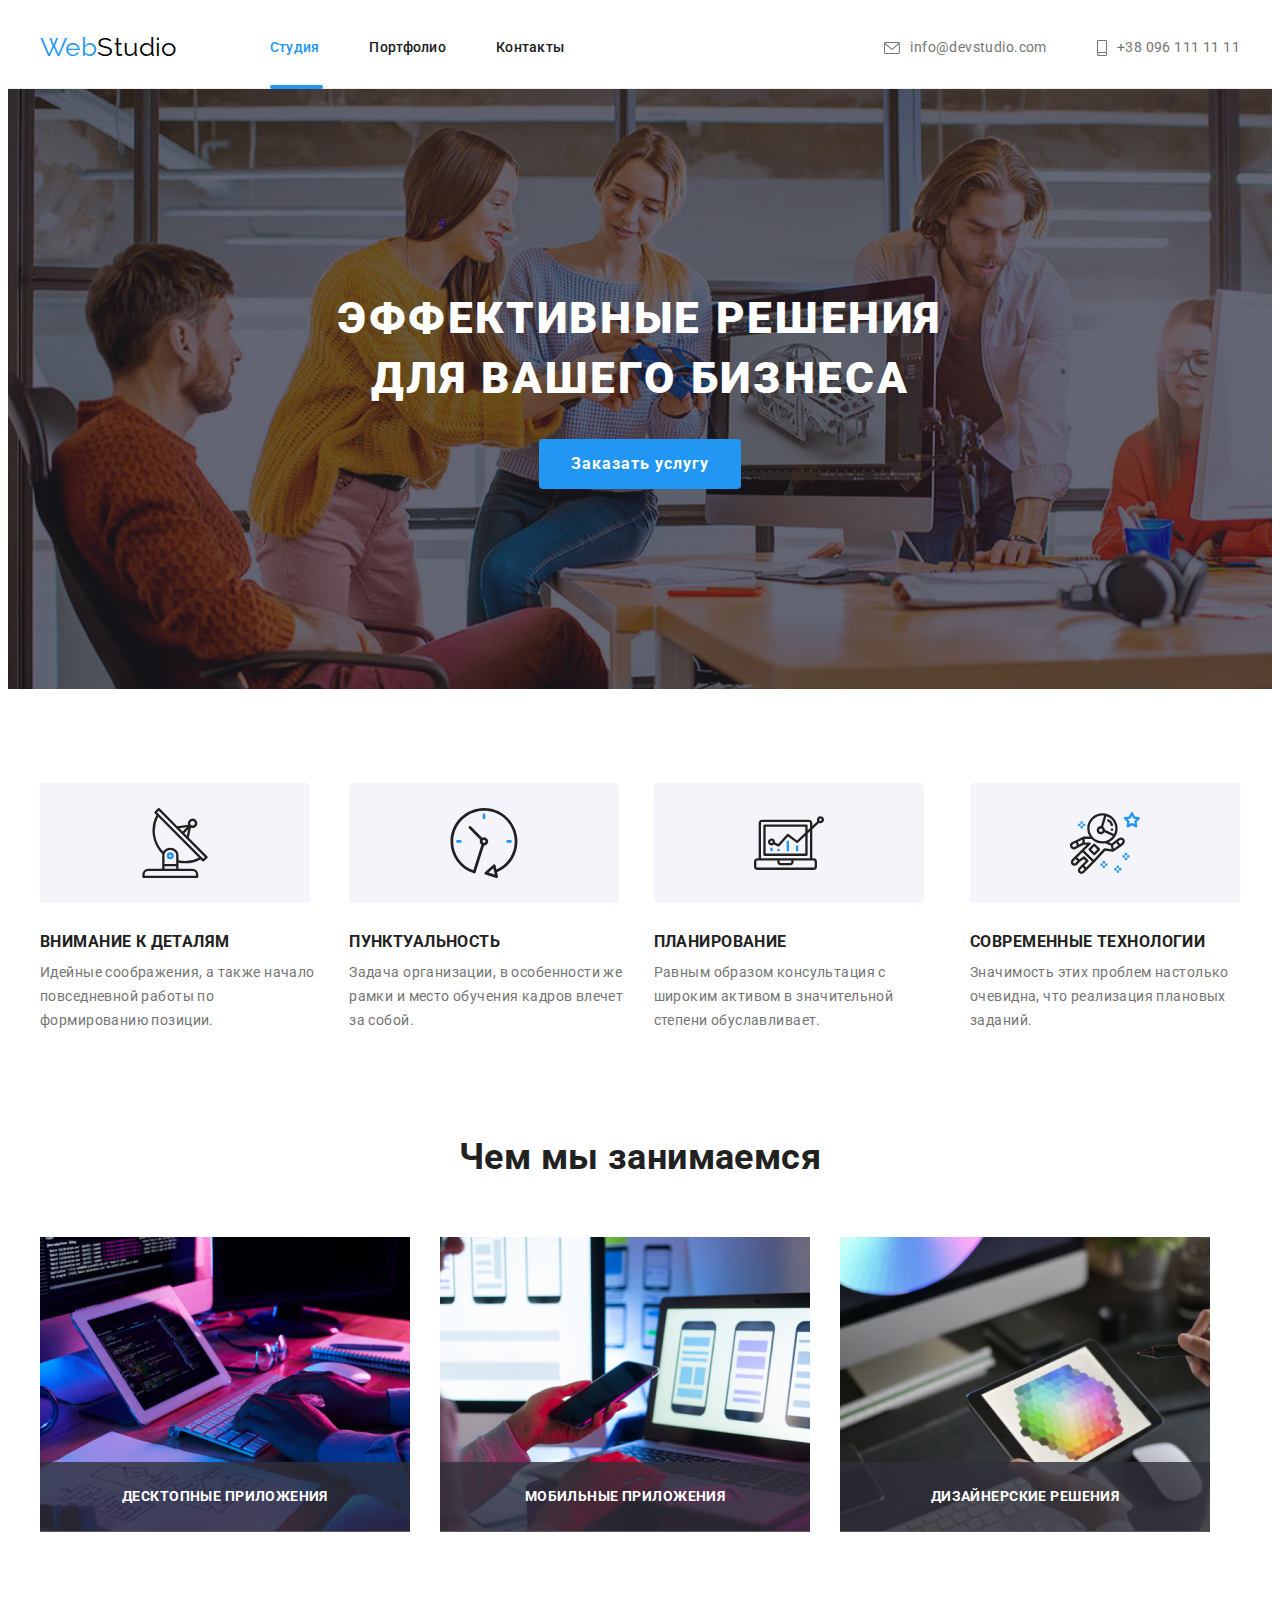
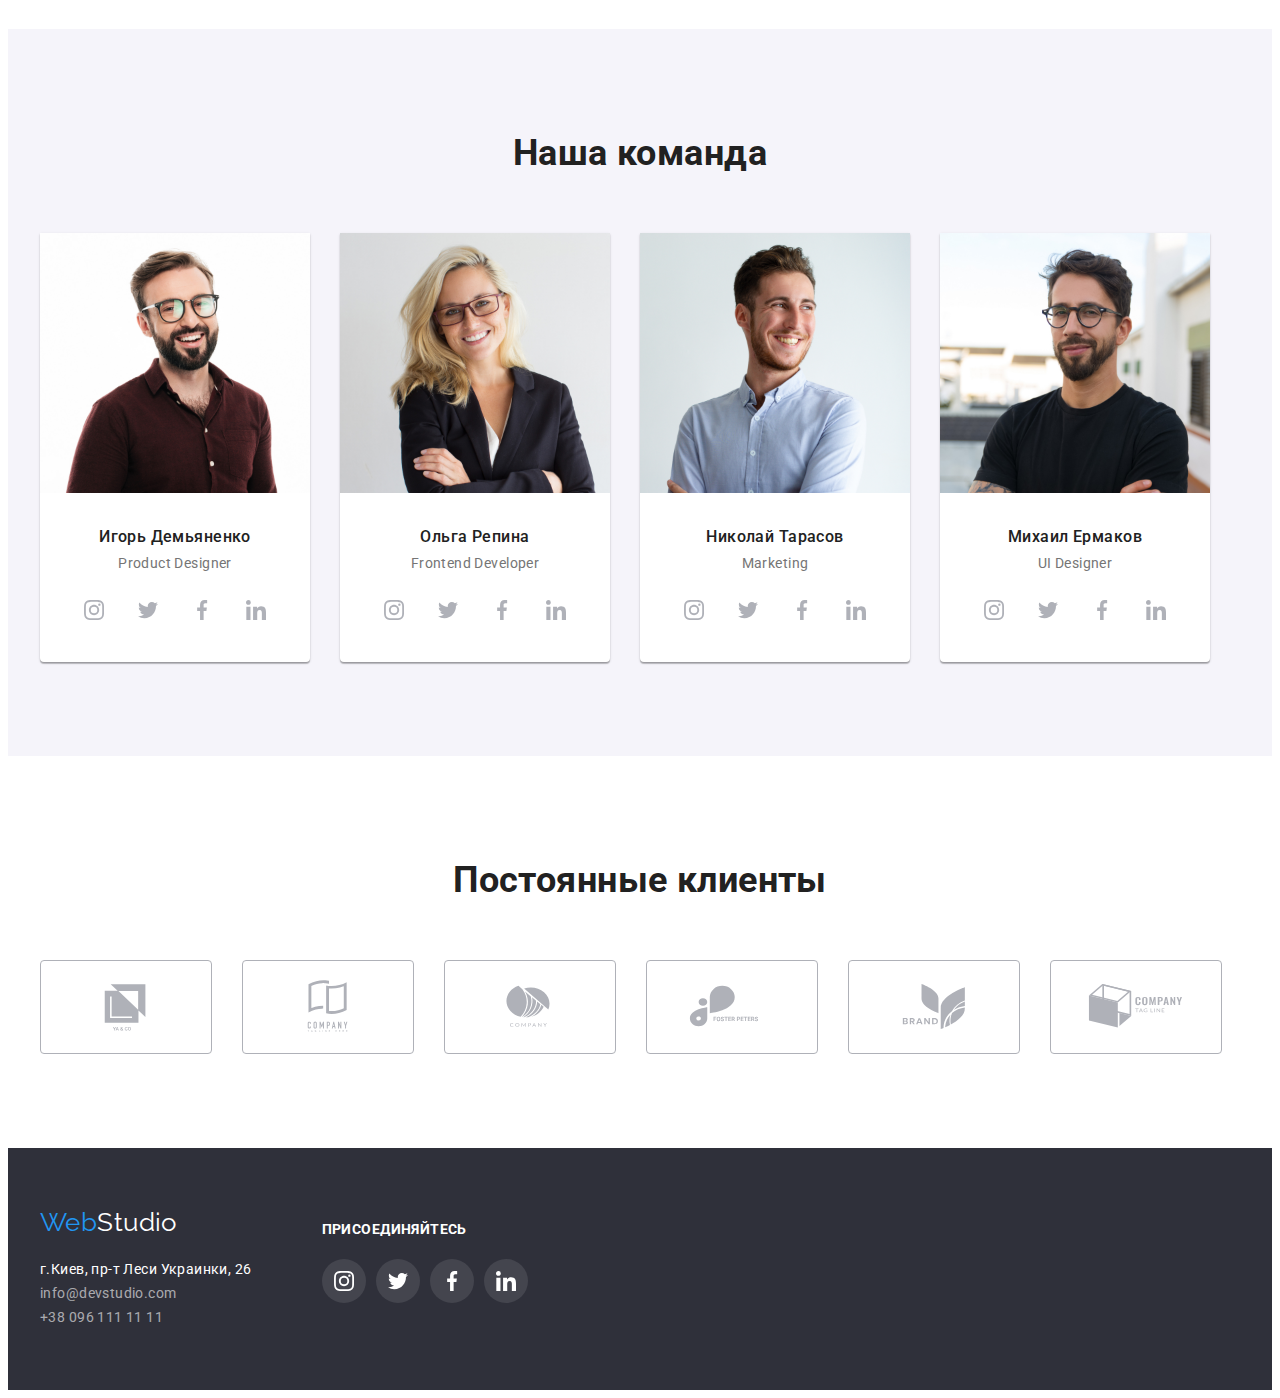
==== index.html @ c88f47d9 "тест" ====
<!DOCTYPE html>
<ht lang="ru">
<head>
    <meta charset="UTF-8">
    <meta http-equiv="X-UA-Compatible" content="IE=edge">
    <meta name="viewport" content="width=device-width, initial-scale=1.0">
    <title>Homework</title>
    <link rel="stylesheet" href="https://cdnjs.cloudflare.com/ajax/libs/modern-normalize/1.1.0/modern-normalize.min.css"
      integrity="sha512-wpPYUAdjBVSE4KJnH1VR1HeZfpl1ub8YT/NKx4PuQ5NmX2tKuGu6U/JRp5y+Y8XG2tV+wKQpNHVUX03MfMFn9Q=="
      crossorigin="anonymous" referrerpolicy="no-referrer" />
    
    <link rel="preconnect" href="https://fonts.googleapis.com">
    <link rel="preconnect" href="https://fonts.gstatic.com" crossorigin>
    <link href="https://fonts.googleapis.com/css2?family=Raleway:wght@700&family=Roboto:wght@400;500;700;900&display=swap"
      rel="stylesheet">
    <link rel="stylesheet" href="./css/styles.css">
</head>

<body>

  <header class="header">
    <div class="header-list container">
        <a class="logo link" href="./index.html"> <span class="accent">Web</span>Studio</a>
          <nav class="nav-header">
            <ul class="nav-list list">
              <li class="nav-item"><a class="nav-link link current" href="./index.html">Студия</a></li>
              <li class="nav-item"><a class="nav-link link" href="./portfolio.html">Портфолио</a></li>
              <li class="nav-item"><a class="nav-link link" href="">Контакты</a></li>
            </ul>
          </nav>
          
          <ul class="address-list list">
            <li class="address-item">
              <a class="address-link link header-link" href="mailto:info@devstudio.com" >
                <svg class="icon-address" width="16" height="12" >
                  <use href="./images/icons.svg#icon-envelope"></use>
                </svg>
                info@devstudio.com</a></li>
            <li class="address-item">
              <a class="address-link link header-link" href="tel:+380961111111">
                <svg class="icon-address" width="10" height="16">
                  <use href="./images/icons.svg#icon-smartphone"></use>
                </svg>
                +38 096 111 11 11</a></li>
          </ul>
          
    </div>

                            
  </header>

    <main>

      <!-- Секция герой -->
        <section class="hero hero-bg">
          <div class="container">
            <h1 class="hero-title">Эффективные решения <br> для вашего бизнеса</h1>
            <button class="hero-button button" type="button" data-modal-open>Заказать услугу</button>
          </div>

        </section>

       
      <!-- Особенности -->
        <section class="features container section">
            <h2 class="features-title hidden">Особенности</h2>
            <ul class="features-list list">
                <li class="features-item">
                    <div class="features-icon-container">
                      <svg class="icon-features" width="70" height="70">
                        <use href="./images/icons.svg#icon-antenna-1"></use>
                      </svg>
                    </div>
                    <h3 class="features-title">Внимание к деталям</h3> 
                    <p class="text">Идейные соображения, а также начало повседневной работы по формированию позиции.</p>
                </li>
                <li class="features-item">
                    <div class="features-icon-container">
                      <svg class="icon-features" width="70" height="70">
                        <use href="./images/icons.svg#icon-clock-1"></use>
                      </svg>
                    </div>
                    <h3 class="features-title">Пунктуальность</h3>
                    <p class="text">Задача организации, в особенности же рамки и место обучения кадров влечет за собой.</p>
                </li>
                <li class="features-item">
                    <div class="features-icon-container">
                      <svg class="icon-features" width="70" height="70">
                        <use href="./images/icons.svg#icon-diagram-1"></use>
                      </svg>
                    </div>
                    <h3 class="features-title">Планирование</h3>
                    <p class="text">Равным образом консультация с широким активом в значительной степени обуславливает.</p>
                </li>
                <li class="features-item">
                    <div class="features-icon-container">
                      <svg class="icon-features" width="70" height="70">
                        <use href="./images/icons.svg#icon-astronaut-1"></use>
                      </svg>
                    </div>
                    <h3 class="features-title">Современные технологии</h3>
                    <p class="text">Значимость этих проблем настолько очевидна, что реализация плановых заданий.</p>
                </li>
            </ul>
        </section>
        <!-- Чем мы занимаемся -->
        <section class="work-section container section">
            <h2 class="work-title title">Чем мы занимаемся</h2>
            <ul class="work-list list">
                <li class="work-item">
                  <img class="work-img" src="./images/box1.jpg" alt="програмист за работой" width="370" height="294">
                <div class="work-text-div">
                  <p class="work-item-text">Десктопные приложения</p>
                </div></li>
                <li class="work-item">
                  <img class="work-img" src="./images/box2.jpg" alt="вебдизайнер разрабатывает приложение" width="370" height="294">
                <div class="work-text-div">
                  <p class="work-item-text">Мобильные приложения</p>
                </div></li>
                <li class="work-item">
                  <img class="work-img" src="./images/box3.jpg" alt="креативный директор на работой подбора цвета" width="370" height="294">
                <div class="work-text-div">
                  <p class="work-item-text">Дизайнерские решения</p>
                </div></li>
            </ul>
        </section>
          <!-- Наша команда -->
        <section class="team section">
          <div class="container">
            <h2 class="title">Наша команда</h2>
            <ul class="team-list list">
              <li class="team-item">
                <img src="./images/demianenko-i.jpg" alt="Игорь Демьяненко" width="270" height="260">
                <h3 class="team-title">Игорь Демьяненко</h3>
                <p class="team-text">Product Designer</p>
                <ul class="team-social-list list">
                  <li class="team-social-item item"><a class="team-social-link link" href="http://">
                      <svg class="icon-team" width="20" height="20">
                        <use href="./images/icons.svg#icon-instagram"></use>
                      </svg></a></li>
                  <li class="team-social-item item"><a class="team-social-link link" href="http://">
                      <svg class="icon-team" width="20" height="20">
                        <use href="./images/icons.svg#icon-twitter"></use>
                      </svg></a></li>
                  <li class="team-social-item item"><a class="team-social-link link" href="http://">
                      <svg class="icon-team" width="20" height="20">
                        <use href="./images/icons.svg#icon-facebook"></use>
                      </svg></a></li>
                  <li class="team-social-item item"><a class="team-social-link link" href="http://">
                      <svg class="icon-team" width="20" height="20">
                        <use href="./images/icons.svg#icon-linkedin"></use>
                      </svg></a></li>
                </ul>
              </li>
              <li class="team-item">
                <img src="./images/repina-o.jpg" alt="Ольга Репина" width="270" height="260">
                <h3 class="team-title">Ольга Репина</h3>
                <p class="team-text">Frontend Developer</p>
                <ul class="team-social-list list">
                  <li class="team-social-item item"><a class="team-social-link link" href="http://">
                      <svg class="icon-team" width="20" height="20">
                        <use href="./images/icons.svg#icon-instagram"></use>
                      </svg></a></li>
                  <li class="team-social-item item"><a class="team-social-link link" href="http://">
                      <svg class="icon-team" width="20" height="20">
                        <use href="./images/icons.svg#icon-twitter"></use>
                      </svg></a></li>
                  <li class="team-social-item item"><a class="team-social-link link" href="http://">
                      <svg class="icon-team" width="20" height="20">
                        <use href="./images/icons.svg#icon-facebook"></use>
                      </svg></a></li>
                  <li class="team-social-item item"><a class="team-social-link link" href="http://">
                      <svg class="icon-team" width="20" height="20">
                        <use href="./images/icons.svg#icon-linkedin"></use>
                      </svg></a></li>
                </ul>
              </li>
              <li class="team-item">
                <img src="./images/tarasov-n.jpg" alt="Николай Тарасов" width="270" height="260">
                <h3 class="team-title">Николай Тарасов</h3>
                <p class="team-text">Marketing</p>
                <ul class="team-social-list list">
                  <li class="team-social-item item"><a class="team-social-link link" href="http://">
                      <svg class="icon-team" width="20" height="20">
                        <use href="./images/icons.svg#icon-instagram"></use>
                      </svg></a></li>
                  <li class="team-social-item item"><a class="team-social-link link" href="http://">
                      <svg class="icon-team" width="20" height="20">
                        <use href="./images/icons.svg#icon-twitter"></use>
                      </svg></a></li>
                  <li class="team-social-item item"><a class="team-social-link link" href="http://">
                      <svg class="icon-team" width="20" height="20">
                        <use href="./images/icons.svg#icon-facebook"></use>
                      </svg></a></li>
                  <li class="team-social-item item"><a class="team-social-link link" href="http://">
                      <svg class="icon-team" width="20" height="20">
                        <use href="./images/icons.svg#icon-linkedin"></use>
                      </svg></a></li>
                </ul>
              </li>
              <li class="team-item">
                <img src="./images/ermakov-m.jpg" alt="Михаил Ермаков" width="270" height="260">
                <h3 class="team-title">Михаил Ермаков</h3>
                <p class="team-text">UI Designer</p>
                <ul class="team-social-list list">
                  <li class="team-social-item item"><a class="team-social-link link" href="http://">
                      <svg class="icon-team" width="20" height="20">
                        <use href="./images/icons.svg#icon-instagram"></use>
                      </svg></a></li>
                  <li class="team-social-item item"><a class="team-social-link link" href="http://">
                      <svg class="icon-team" width="20" height="20">
                        <use href="./images/icons.svg#icon-twitter"></use>
                      </svg></a></li>
                  <li class="team-social-item item"><a class="team-social-link link" href="http://">
                      <svg class="icon-team" width="20" height="20">
                        <use href="./images/icons.svg#icon-facebook"></use>
                      </svg></a></li>
                  <li class="team-social-item item"><a class="team-social-link link" href="http://">
                      <svg class="icon-team" width="20" height="20">
                        <use href="./images/icons.svg#icon-linkedin"></use>
                      </svg></a></li>
                </ul>
              </li>                       
            </ul>
          </div>
        </section>
        <!-- Постоянные клиенты -->
        <section class="section clients">
          <div class="container">
            <h2 class="title">Постоянные клиенты</h2>
            <ul class="clients-list list">
              <li class="clients-item">
                <a class="clients-link link" href="http://"> <svg class="icon-clients" width="106" height="60">
                  <use href="./images/icons.svg#icon-group1"></use>
                </svg></a>
              </li>
              <li class="clients-item">
                <a class="clients-link link" href="http://">
                <svg class="icon-clients" width="106" height="60">
                  <use href="./images/icons.svg#icon-group2"></use>
                </svg></a>
              </li>
              <li class="clients-item">
                <a class="clients-link link" href="http://">
                <svg class="icon-clients" width="106" height="60">
                  <use href="./images/icons.svg#icon-group3"></use>
                </svg></a>
              </li>
              <li class="clients-item">
                <a class="clients-link link" href="http://">
                <svg class="icon-clients" width="106" height="60">
                  <use href="./images/icons.svg#icon-group4"></use>
                </svg></a>
              </li>
              <li class="clients-item">
                <a class="clients-link link" href="http://">
                <svg class="icon-clients" width="106" height="60">
                  <use href="./images/icons.svg#icon-group5"></use>
                </svg></a>
              </li>
              <li class="clients-item">
                <a class="clients-link link" href="http://">
                <svg class="icon-clients" width="106" height="60">
                  <use href="./images/icons.svg#icon-group6"></use>
                </svg></a>
              </li>
            </ul> 
          </div>

        </section>
    </main>
    <footer class="footer">
      <div class="container footer-flex">
        <div class="footer-address">
          <a class="footer-logo link" href="./index.html"> <span class="accent">Web</span>Studio</a>
          <address class="address-section">
            <p class="address-text">г.Киев, пр-т Леси Украинки, 26</p>
            <ul class="footer-list list">
              <li class="address-item"><a class="address-link link footer-link"
                  href="mailto:info@devstudio.com">info@devstudio.com</a></li>
              <li class="address-item"><a class="address-link link footer-link" href="tel:+380961111111">+38 096 111 11 11</a>
              </li>
            </ul>
        </div>
        <div class="footer-join">
          <p class="footer-join-text">Присоединяйтесь</p>
          <ul class="footer-join-list list">
            <li class="footer-join-item"><a class="join-link link" href="http://">
              <svg class="icon-join" width="20" height="20">
                <use href="./images/icons.svg#icon-instagram"></use>
              </svg></a></li>
            <li class="footer-join-item"><a class="join-link link" href="http://">
              <svg class="icon-join" width="20" height="20">
                <use href="./images/icons.svg#icon-twitter"></use>
              </svg></a></li>
            <li class="footer-join-item"><a class="join-link link" href="http://">
              <svg class="icon-join" width="20" height="20">
                <use href="./images/icons.svg#icon-facebook"></use>
              </svg></a></li>
            <li class="footer-join-item"><a class="join-link link" href="http://">
              <svg class="icon-join" width="20" height="20">
                <use href="./images/icons.svg#icon-linkedin"></use>
              </svg></a></li>
          </ul>
        </div>
        </address>
      </div>

    </footer> 
    
    <!-- Модалка -->
    
    <div class="backdrop is-hidden" data-modal>
      <div class="modal">
        <button class="modal-button" data-modal-close>
          <svg class="icon-vector"  width="11" height="11">
            <use href="./images/icons.svg#icon-vector"></use>
          </svg>
        </button>
      </div>
    </div>
    <!-- Скрипт -->
    <script src="./js/modal.js"></script>

</body>
---- css/styles.css ----
:root {
  --primary-text-color: #757575;
  --title-text-color: #212121;
  --accent-color: #2196f3;
  --primary-white-color: #ffffff;
  --background-color: #2f303a;
  --secondary-bg-color: #f5f4fa;
  --primary-border-color: #ececec;
  --secondary-border-color: #eeeeee;
  --border-color-clients: #afb1b8;
  --bg-color-img: rgba(47, 48, 58, 0.8);
  --bg-modal: rgba(0, 0, 0, 0.2);

  --card-set-gap: 30px;

  --transition-timing-function: cubic-bezier(0.4, 0, 0.2, 1);
}

.accent {
  color: var(--accent-color);
}
.link {
  text-decoration: none;
}

.list {
  list-style: none;
}

body {
  color: var(--primary-text-color);
  background-color: var(--primary-white-color);

  font-family: 'Roboto', sans-serif;
  font-size: 14px;
  letter-spacing: 0.03em;
  line-height: 1.14;
}

h1,
h2,
h3,
h4,
h5,
h6,
p,
ul {
  margin: 0;
  padding: 0;
}

.container {
  width: 1200px;
  padding-left: 15px;
  padding-right: 15px;
  margin-left: auto;
  margin-right: auto;
  /* outline: 2px solid tomato; */
}

.section {
  padding-top: 94px;
  padding-bottom: 94px;
}

.link.current {
  color: var(--accent-color);
}

/* ------------Header---------- */
.header {
  border-bottom: 1px solid var(--primary-border-color);
}

.nav-header {
  font-weight: 500;
  letter-spacing: 0.02em;
}

.header-list {
  display: flex;
  align-items: center;
  height: 80px;
}

.nav-list {
  display: flex;
}

.nav-item {
  position: relative;
}

.nav-link.current::after {
  content: '';
  position: absolute;
  left: 0;
  bottom: -33px;
  background-color: var(--accent-color);
  border: 2px solid;
  border-radius: 2px;
  width: 100%;
}

.nav-item:not(:last-child) {
  margin-right: 50px;
}

.nav-link {
  transition: color 250ms var(--transition-timing-function);

  padding: 32px 0px;

  color: var(--title-text-color);
}

.nav-link:hover,
.nav-link:focus {
  color: var(--accent-color);
}
.header-link {
  display: flex;
  align-items: center;
  color: var(--primary-text-color);
}

.address-item:not(:last-child) {
  margin-right: 50px;
}

.address-list {
  display: flex;
  margin-left: auto;
}

.address-link {
  transition: color 250ms var(--transition-timing-function);

  padding: 32px 0px;
}

.address-link:focus,
.address-link:hover {
  color: var(--accent-color);
}

.icon-address {
  margin-right: 10px;
  fill: currentColor;
}

/* --------------LOGO ------------------ */

.logo {
  margin-right: 93px;

  color: #000000;

  font-family: 'Raleway', sans-serif;
  font-size: 26px;
}
/* <!-- Секция герой --> */

.hero-bg {
  padding-top: 200px;
  padding-bottom: 200px;
  text-align: center;
  max-width: 1600px;
  margin-left: auto;
  margin-right: auto;
  background-size: cover;
  background-image: linear-gradient(to top, rgba(47, 48, 58, 0.4), rgba(47, 48, 58, 0.4)),
    url('../images/hero-bg.jpg');
}

.hero-title {
  margin-bottom: var(--card-set-gap);

  color: var(--primary-white-color);

  font-weight: 900;
  font-size: 44px;
  line-height: 1.36;
  text-align: center;
  letter-spacing: 0.06em;
  text-transform: uppercase;
}
.hero-button {
  transition: background-color 250ms var(--transition-timing-function);

  padding: 10px 32px;
  border-radius: 4px;

  color: var(--primary-white-color);
  background-color: var(--accent-color);

  font-family: 'Roboto', sans-serif;
  font-weight: bold;
  font-size: 16px;
  line-height: 1.87;
  letter-spacing: 0.06em;
}
.hero-button:hover,
.hero-button:focus {
  background-color: #188ce8;
}

/* Особенности */
.features-title.hidden {
  display: none;
}

.features-title {
  color: var(--title-text-color);

  text-transform: uppercase;
}

.features-list {
  display: flex;
}
.features-list .features-title {
  margin-bottom: 10px;
}

.features-list .text {
  color: var(--primary-text-color);

  line-height: 1.71;
}

.features-item:not(:last-child) {
  margin-right: var(--card-set-gap);
}

.features-icon-container {
  display: flex;
  justify-content: center;
  align-items: center;
  border-radius: 4px;
  margin-bottom: var(--card-set-gap);

  width: 270px;
  height: 120px;

  background-color: var(--secondary-bg-color);
}

/* Чем мы занимаемся */
.work-section {
  padding-top: 0;
}
.title {
  margin-bottom: 50px;

  text-align: center;
  color: var(--title-text-color);

  font-size: 36px;
  line-height: 1.67;
}
.work-list {
  display: flex;
}

.work-item {
  position: relative;
}

.work-item:not(:last-child) {
  margin-right: var(--card-set-gap);
}

.work-item-text {
  font-weight: 700;
  font-size: 14px;
  text-transform: uppercase;
  text-align: center;
  line-height: 1.14;

  color: var(--primary-white-color);
}
.work-text-div {
  position: absolute;
  bottom: 3px;
  padding-top: 27px;
  padding-bottom: 27px;
  width: 100%;

  background-color: var(--bg-color-img);
}

/* Наша команда */
.team {
  background-color: var(--secondary-bg-color);
}

.team-list {
  display: flex;
}
.team-item {
  text-align: center;
  border-radius: 0px 0px 4px 4px;
  background-color: var(--primary-white-color);
  padding-bottom: 30px;
  box-shadow: 0px 1px 3px rgba(0, 0, 0, 0.12), 0px 1px 1px rgba(0, 0, 0, 0.14),
    0px 2px 1px rgba(0, 0, 0, 0.2);
}

.team-item:not(:last-child) {
  margin-right: var(--card-set-gap);
}

.team-title {
  margin-top: var(--card-set-gap);
  margin-bottom: 10px;
  color: var(--title-text-color);

  font-weight: 500;
  font-size: 16px;
  line-height: 1.19;
}

.team-text {
  margin-bottom: 16px;
}

.team-social-list {
  display: flex;
  justify-content: center;
}

.team-social-item {
}

.team-social-item:not(:last-child) {
  margin-right: 10px;
}

.team-social-link {
  transition: color 250ms var(--transition-timing-function),
    background-color 250ms var(--transition-timing-function);

  display: flex;
  justify-content: center;
  align-items: center;

  width: 44px;
  height: 44px;

  border-radius: 50%;
  background-color: var(--primary-white-color);
  color: var(--border-color-clients);
}

.team-social-link:hover,
.team-social-link:focus {
  color: var(--primary-white-color);
  background-color: var(--accent-color);
}

.icon-team {
  fill: currentColor;
}

/* Постоянные клиенты */

.clients-list {
  display: flex;
}

.clients-link {
  transition: color 250ms var(--transition-timing-function);

  display: flex;
  justify-content: center;
  align-items: center;

  width: 170px;
  height: 92px;
  border: 1px solid var(--border-color-clients);
  border-radius: 4px;
  border-color: hover var(--accent-color);
  border-color: focus var(--accent-color);
  color: var(--border-color-clients);
}
.clients-item:not(:last-child) {
  margin-right: var(--card-set-gap);
}

.icon-clients {
  fill: currentColor;
}

.clients-link:hover,
.clients-link:focus {
  color: var(--accent-color);
}

/* -------футор---------- */
.footer-flex {
  display: flex;
}

.footer-address {
  display: flex;
  flex-direction: column;
  margin-right: 70px;
}

.footer-logo {
  display: block;
  margin-bottom: 20px;

  color: var(--primary-white-color);

  font-family: 'Raleway', sans-serif;
  font-size: 26px;
}

.footer {
  padding-top: 60px;
  padding-bottom: 60px;
  background-color: var(--background-color);
}

.footer-link {
  color: rgba(255, 255, 255, 0.6);

  line-height: 1.71;
}

.address-section {
  font-style: normal;
}
.address-text {
  color: var(--primary-white-color);

  line-height: 1.71;
}

.footer-join {
  margin-top: 12px;
}

.footer-join-text {
  font-family: Roboto;
  text-transform: uppercase;
  font-weight: bold;
  line-height: 1.33;

  color: var(--primary-white-color);

  margin-bottom: 20px;
}

.footer-join-list {
  display: flex;
}

.join-link {
  transition: background-color 250ms var(--transition-timing-function);

  display: flex;
  justify-content: center;
  align-items: center;

  width: 44px;
  height: 44px;

  border-radius: 50%;
  background-color: rgba(255, 255, 255, 0.1);
  color: var(--primary-white-color);
}

.join-link:hover,
.join-link:focus {
  background-color: var(--accent-color);
}

.footer-join-item:not(:last-child) {
  margin-right: 10px;
}

.icon-join {
  fill: currentColor;
}

/* Портфолио */

.project-list-button {
  display: flex;
  justify-content: center;
  margin-bottom: 50px;
}

.project-title.hidden {
  display: none;
}

.project-list-card {
  display: flex;
  flex-wrap: wrap;

  margin-right: calc(-1 * var(--card-set-gap));
  margin-bottom: calc(-1 * var(--card-set-gap));
}
.project-title {
  margin-left: 24px;
  margin-right: 24px;
  margin-top: 20px;
  margin-bottom: 4px;

  color: var(--title-text-color);

  font-size: 18px;
  line-height: 2;
  letter-spacing: 0.06em;
}

.project-text {
  margin-left: 24px;
  margin-right: 24px;
  margin-bottom: 20px;

  color: var(--primary-text-color);
  font-size: 16px;
  line-height: 1.87;
}

.project-button {
  transition: color 250ms var(--transition-timing-function),
    background-color 250ms var(--transition-timing-function),
    box-shadow 250ms var(--transition-timing-function);

  padding: 6px 22px;
  border-radius: 4px;

  color: var(--title-text-color);
  background-color: #f5f4fa;

  font-weight: 500;
  font-size: 16px;
  line-height: 1.62;
}

.project-button:hover,
.project-button:focus {
  color: var(--primary-white-color);
  background-color: var(--accent-color);
  box-shadow: 0px 3px 1px rgba(0, 0, 0, 0.1), 0px 1px 2px rgba(0, 0, 0, 0.08),
    0px 2px 2px rgba(0, 0, 0, 0.12);
}

.button {
  border: none;
  cursor: pointer;
}

.project-item-button:not(:last-child) {
  margin-right: 8px;
}

.project-item-card {
  transition: box-shadow 250ms var(--transition-timing-function);
  margin-right: var(--card-set-gap);
  margin-bottom: var(--card-set-gap);
  width: 370px;
  border: 1px solid var(--secondary-border-color);
}

.project-item-card:hover,
.project-item-card:focus {
  box-shadow: 0px 1px 1px rgba(0, 0, 0, 0.12), 0px 4px 4px rgba(0, 0, 0, 0.06),
    1px 4px 6px rgba(0, 0, 0, 0.16);
}
.project-item-card:hover .project-text-overlay,
.project-item-card:focus .project-text-overlay {
  transform: translateY(0%);
}

.project-overlay {
  position: relative;

  overflow: hidden;
}

.img {
  display: block;
  height: 100%;
  width: 100%;
}

.project-text-overlay {
  position: absolute;
  top: 0;
  left: 0;
  width: 100%;
  height: 100%;
  padding-left: 24px;
  padding-right: 24px;
  overflow: auto;

  display: flex;
  align-items: center;

  transform: translateY(100%);
  transition: transform 250ms var(--transition-timing-function);

  line-height: 1.56;
  font-size: 18px;

  color: var(--primary-white-color);
  background-color: rgba(33, 150, 243, 0.9);
}

/* модалка */

.backdrop {
  position: fixed;
  top: 0;
  left: 0;

  width: 100%;
  height: 100%;

  background-color: var(--bg-modal);

  opacity: 1;
  transition: opacity 250ms var(--transition-timing-function);
}

.backdrop.is-hidden {
  opacity: 0;
  pointer-events: none;
}

.modal {
  position: absolute;
  top: 50%;
  left: 50%;
  transform: translate(-50%, -50%) scale(1);
  transition: transform 250ms var(--transition-timing-function);

  width: 528px;
  height: 581px;

  box-shadow: 0px 1px 3px rgba(0, 0, 0, 0.12), 0px 1px 1px rgba(0, 0, 0, 0.14),
    0px 2px 1px rgba(0, 0, 0, 0.2);
  border-radius: 4px;
  background-color: var(--primary-white-color);
}

.backdrop.is-hidden .modal {
  transform: translate(-50%, -50%) scale(1.1);
}

.modal-button {
  position: absolute;
  top: 8px;
  right: 8px;

  width: 30px;
  height: 30px;

  border: 1px solid rgba(0, 0, 0, 0.1);
  border-radius: 50%;

  background-color: var(--primary-white-color);

  cursor: pointer;
}

.icon-vector {
  fill: #000000;
}
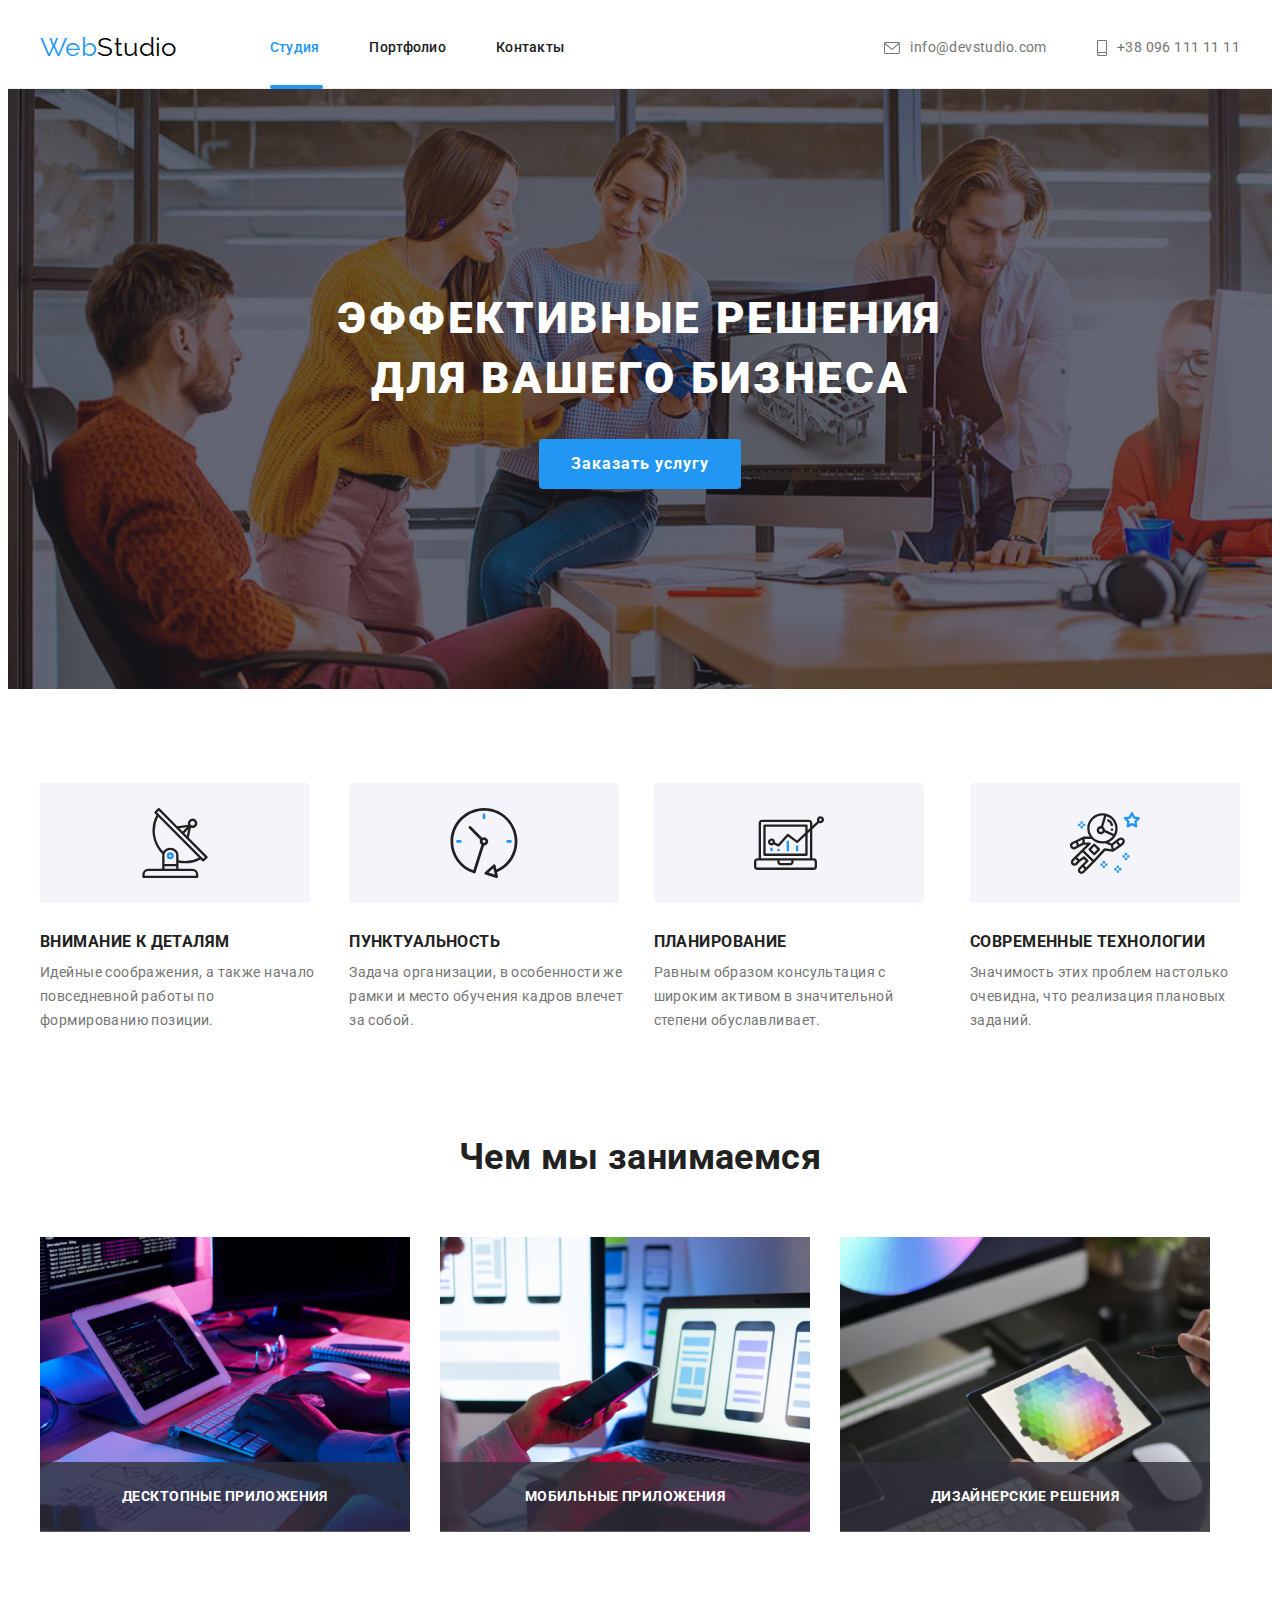
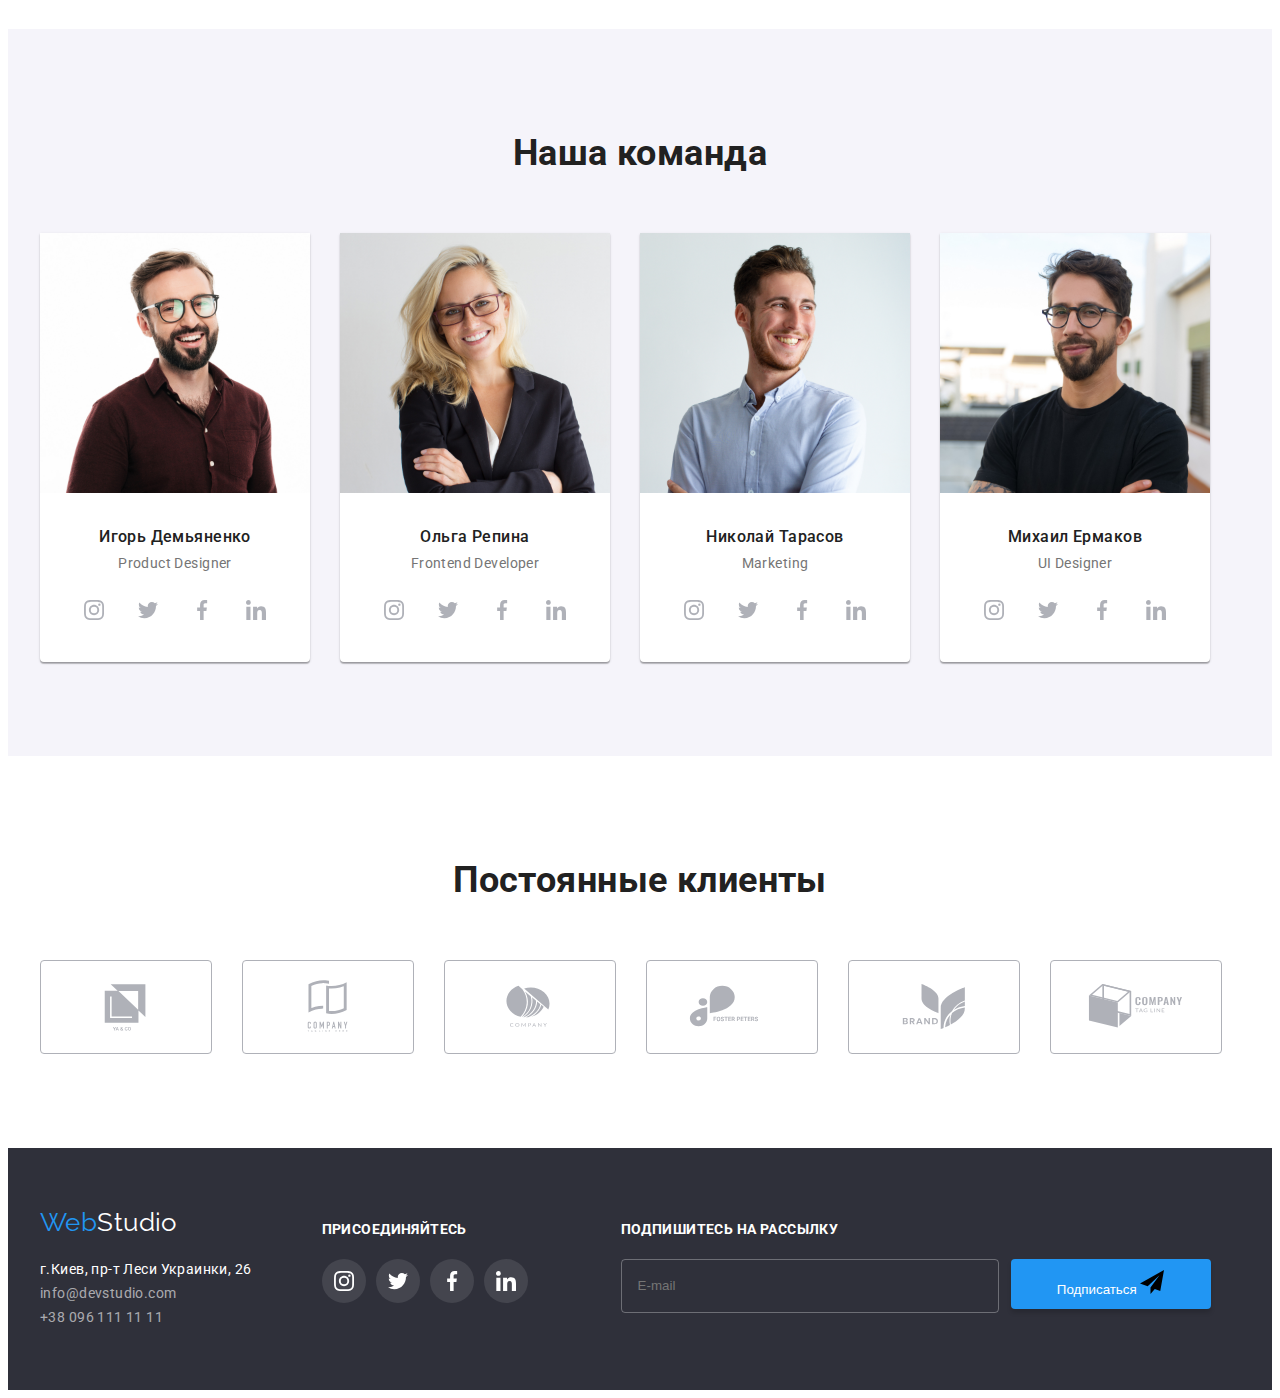
==== commit c408aceb: "тест2" ====
--- a/index.html
+++ b/index.html
@@ -304,6 +304,22 @@
           </ul>
         </div>
         </address>
+      
+
+        <div class="subscribe">
+          <p class="footer-join-text">Подпишитесь на рассылку</p>
+          <div class="subscribe-second-flex">
+            <label class="subscribe-label">
+              <input type="email" class="subscribe-input" placeholder="E-mail">
+            </label>
+            <button type="button" class="subscribe-button button">
+              Подписаться
+              <svg class="subscribe-icon" width="24" height="24">
+                <use href="./images/icons.svg#icon-send"></use>
+              </svg>
+            </button>
+          </div>       
+        </div>
       </div>
 
     </footer> 
@@ -317,6 +333,52 @@
             <use href="./images/icons.svg#icon-vector"></use>
           </svg>
         </button>
+        <p class="modal-text">Оставьте свои данные, мы вам перезвоним</p>
+        <form  class="form">
+          
+          <label class="form-label">
+            <span class="label-text">Имя</span>
+            <svg class="form-icon" width="18" height="18">
+              <use href="./images/icons.svg#icon-name"></use>
+            </svg>
+            <input type="text" class="form-input" name="name">
+          </label>
+
+          <label class="form-label">
+            <span class="label-text">Телефон</span>
+            <svg class="form-icon" width="18" height="18">
+              <use href="./images/icons.svg#icon-telephone"></use>
+            </svg>
+            <input type="tel" class="form-input" name="tel">
+          </label>
+         
+          <label class="form-label">
+            <span class="label-text">Почта</span>
+            <svg class="form-icon" width="18" height="18">
+              <use href="./images/icons.svg#icon-email"></use>
+            </svg>
+            <input type="email" class="form-input" name="email">
+          </label>
+
+          <label class="form-label">
+            <span class="label-text">Комментарий</span>
+            <textarea name="comment" class="form-textarea" placeholder="Введите текст"></textarea>
+          </label>
+
+          <label class="checkbox-lable">
+            <input type="checkbox" class="checkbox-input" name="checkbox" value="checkbox">
+            <span class="checkbox-text">
+              Соглашаюсь с рассылкой и принимаю
+            </span>
+             <a href="#" class="checkbox-link">Условия договора</a>
+            <svg class="checkbox-icon" width="16" height="15">
+              <use href="./images/icons.svg#icon-check"></use>
+            </svg>
+          </label>
+          <button type="submit" class="form-button button">Отправить</button>
+        </form>
+
+
       </div>
     </div>
     <!-- Скрипт -->
--- a/css/styles.css
+++ b/css/styles.css
@@ -10,6 +10,7 @@
   --border-color-clients: #afb1b8;
   --bg-color-img: rgba(47, 48, 58, 0.8);
   --bg-modal: rgba(0, 0, 0, 0.2);
+  --hover-button: #188ce8;
 
   --card-set-gap: 30px;
 
@@ -201,8 +202,10 @@
   letter-spacing: 0.06em;
 }
 .hero-button:hover,
-.hero-button:focus {
-  background-color: #188ce8;
+.hero-button:focus,
+.form-button:hover,
+.form-button:focus {
+  background-color: var(--hover-button);
 }
 
 /* Особенности */
@@ -484,6 +487,37 @@
 
 .icon-join {
   fill: currentColor;
+}
+
+.subscribe {
+  margin-left: 93px;
+  margin-top: 12px;
+}
+
+.subscribe-input {
+  padding-left: 16px;
+
+  width: 358px;
+  height: 50px;
+  border-radius: 4px;
+  background-color: transparent;
+  border: 1px solid rgba(255, 255, 255, 0.3);
+}
+
+.subscribe-button {
+  margin-left: 12px;
+
+  box-shadow: 0px 4px 4px rgba(0, 0, 0, 0.15);
+  width: 200px;
+  height: 50px;
+  border-radius: 4px;
+  transition: background-color 250ms var(--transition-timing-function);
+  color: var(--primary-white-color);
+  background-color: var(--accent-color);
+}
+
+.subscribe-second-flex {
+  display: flex;
 }
 
 /* Портфолио */
@@ -644,6 +678,7 @@
 
   width: 528px;
   height: 581px;
+  padding: 40px;
 
   box-shadow: 0px 1px 3px rgba(0, 0, 0, 0.12), 0px 1px 1px rgba(0, 0, 0, 0.14),
     0px 2px 1px rgba(0, 0, 0, 0.2);
@@ -671,6 +706,146 @@
   cursor: pointer;
 }
 
+.modal-button:hover .icon-vector,
+.modal-button:focus .icon-vector {
+  fill: var(--accent-color);
+}
+
 .icon-vector {
+  display: flex;
+  margin: auto;
+
   fill: #000000;
 }
+
+.modal-text {
+  font-weight: 700;
+  font-size: 20px;
+  line-height: 1.15;
+  text-align: center;
+
+  margin-bottom: 12px;
+
+  color: var(--title-text-color);
+}
+
+.form {
+  width: 100%;
+}
+
+.form-label {
+  position: relative;
+  display: flex;
+  flex-direction: column;
+
+  margin-bottom: 10px;
+}
+
+.form-input {
+  height: 40px;
+  padding-left: 42px;
+
+  transition: border-color 250ms var(--transition-timing-function);
+
+  border: 1px solid rgba(33, 33, 33, 0.2);
+  border-radius: 4px;
+  outline: none;
+}
+
+.form-label:focus-within .form-input,
+.form-label:focus-within .form-textarea {
+  border-color: var(--accent-color);
+}
+
+.form-label:focus-within .form-icon {
+  fill: var(--accent-color);
+}
+
+.label-text {
+  margin-bottom: 4px;
+}
+
+.form-icon {
+  position: absolute;
+  left: 12px;
+  bottom: 11px;
+
+  transition: fill 250ms var(--transition-timing-function);
+
+  fill: var(--title-text-color);
+}
+
+.form-textarea {
+  height: 120px;
+  padding: 12px 16px;
+  margin-bottom: 20px;
+
+  transition: border-color 250ms var(--transition-timing-function);
+
+  border: 1px solid rgba(33, 33, 33, 0.2);
+  border-radius: 4px;
+  outline: none;
+
+  resize: none;
+}
+
+.checkbox-lable {
+  position: relative;
+  display: block;
+  margin-left: 12px;
+  margin-bottom: 30px;
+  line-height: 1.71;
+}
+
+.checkbox-input {
+  position: absolute;
+  clip: rect(0 0 0 0);
+  width: 1px;
+  height: 1px;
+  margin: -1px;
+}
+
+.checkbox-link {
+  color: var(--accent-color);
+}
+
+.checkbox-icon {
+  position: absolute;
+  left: 0;
+  top: 50%;
+  transform: translateY(-50%);
+  fill: transparent;
+  border: 2px solid var(--title-text-color);
+  border-radius: 2px;
+}
+
+.checkbox-input:checked ~ .checkbox-icon {
+  fill: var(--primary-white-color);
+  background-color: var(--accent-color);
+  border: none;
+}
+
+.checkbox-text {
+  margin-left: 24px;
+}
+
+.form-button {
+  display: flex;
+  margin-left: auto;
+  margin-right: auto;
+  justify-content: center;
+  align-items: center;
+
+  font-weight: 700;
+  font-size: 16px;
+  line-height: 1.87;
+  letter-spacing: 0.06em;
+
+  box-shadow: 0px 4px 4px rgba(0, 0, 0, 0.15);
+  width: 200px;
+  height: 50px;
+  border-radius: 4px;
+  transition: background-color 250ms var(--transition-timing-function);
+  color: var(--primary-white-color);
+  background-color: var(--accent-color);
+}
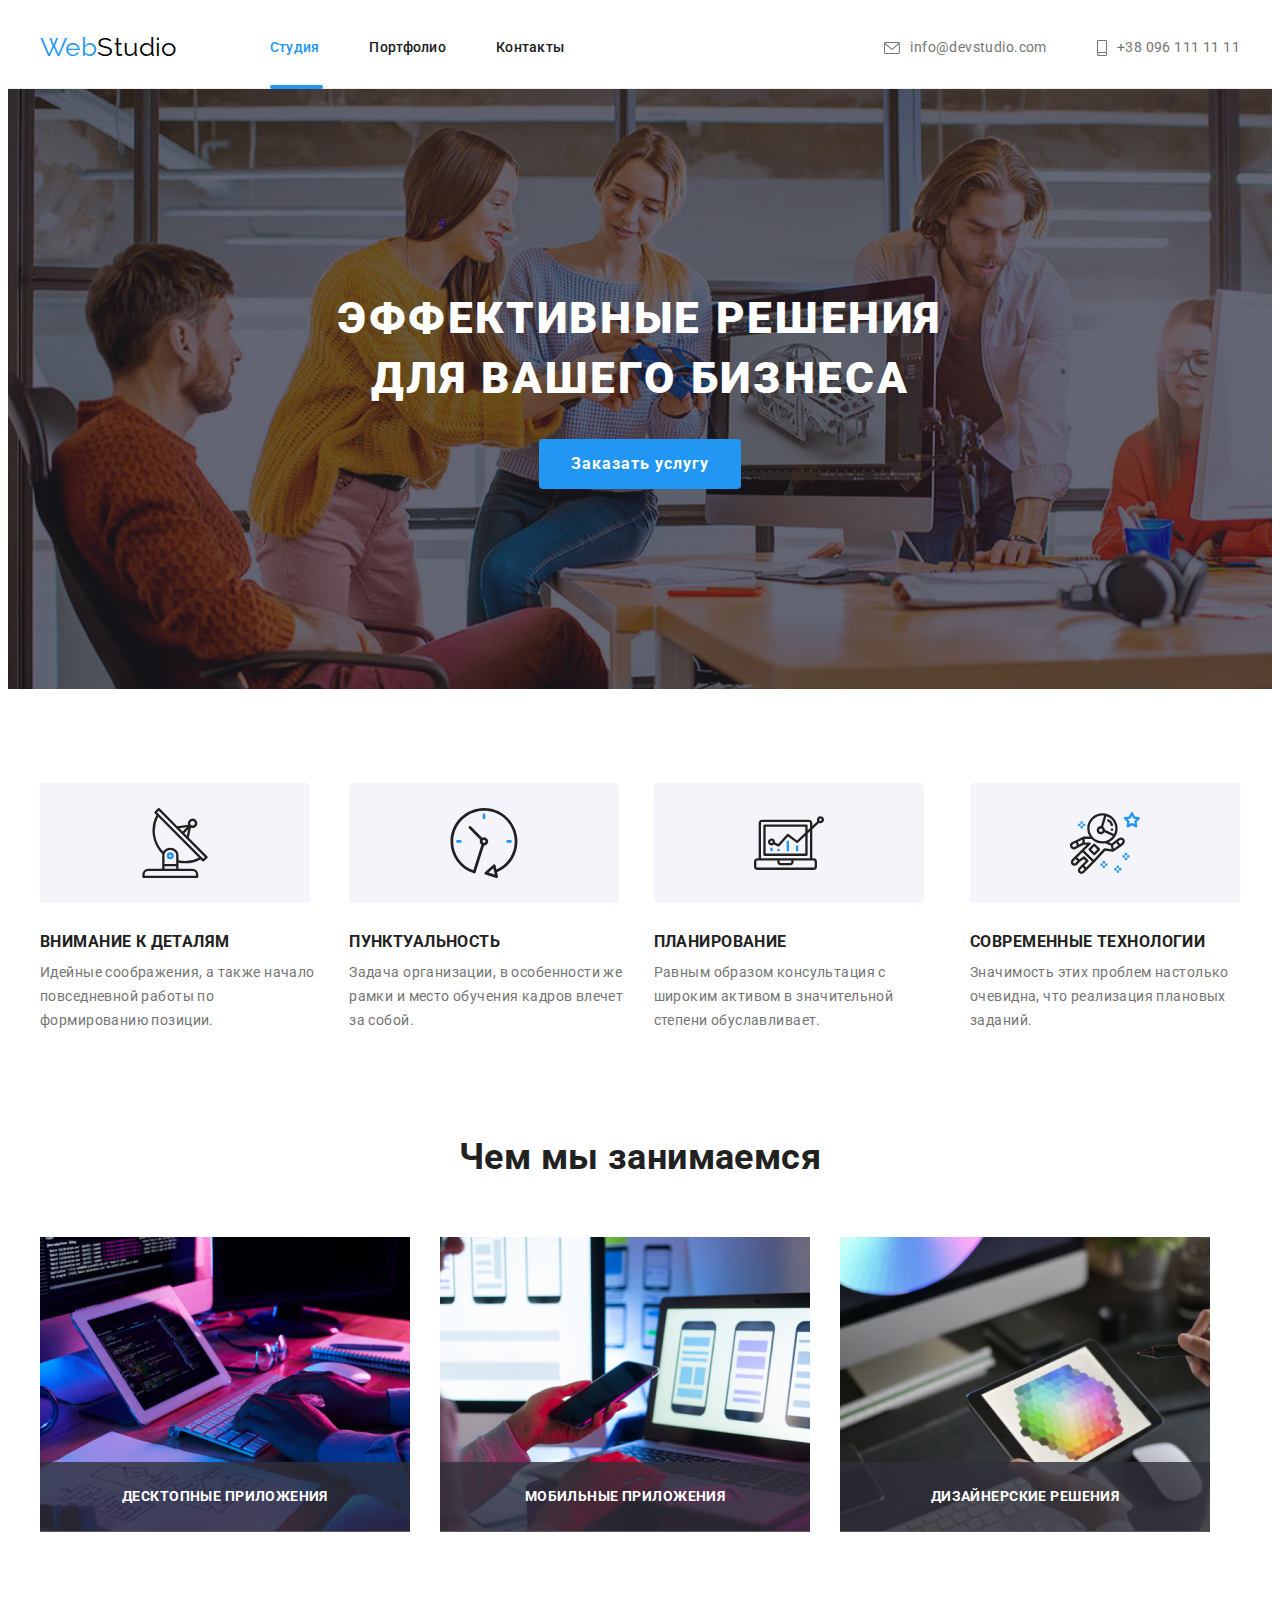
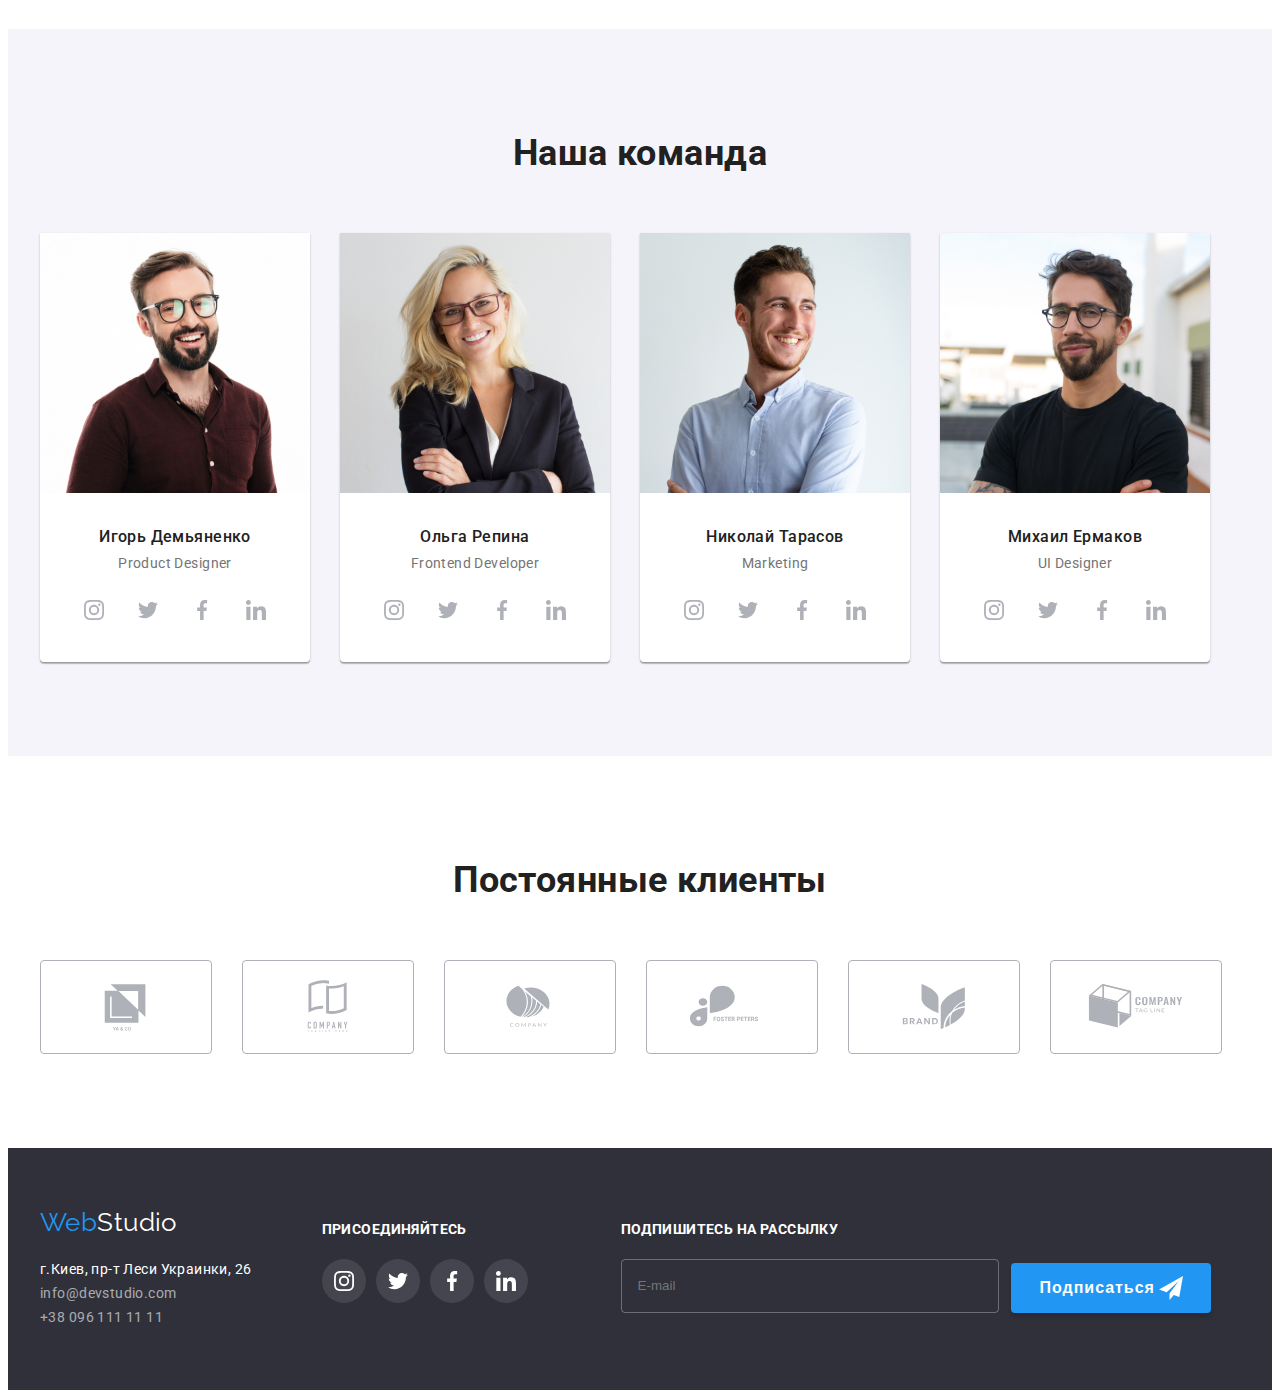
==== commit 2e7d5800: "Правки 1" ====
--- a/index.html
+++ b/index.html
@@ -307,9 +307,10 @@
       
 
         <div class="subscribe">
-          <p class="footer-join-text">Подпишитесь на рассылку</p>
+          
           <div class="subscribe-second-flex">
             <label class="subscribe-label">
+              <p class="footer-join-text">Подпишитесь на рассылку</p>
               <input type="email" class="subscribe-input" placeholder="E-mail">
             </label>
             <button type="button" class="subscribe-button button">
--- a/css/styles.css
+++ b/css/styles.css
@@ -505,7 +505,16 @@
 }
 
 .subscribe-button {
+  position: relative;
+
+  padding-left: 29px;
   margin-left: 12px;
+
+  text-align: left;
+  font-weight: 700;
+  font-size: 16px;
+  line-height: 1.87;
+  letter-spacing: 0.06em;
 
   box-shadow: 0px 4px 4px rgba(0, 0, 0, 0.15);
   width: 200px;
@@ -518,6 +527,15 @@
 
 .subscribe-second-flex {
   display: flex;
+  align-items: flex-end;
+}
+
+.subscribe-icon {
+  position: absolute;
+  right: 28px;
+  bottom: 13px;
+
+  fill: var(--primary-white-color);
 }
 
 /* Портфолио */
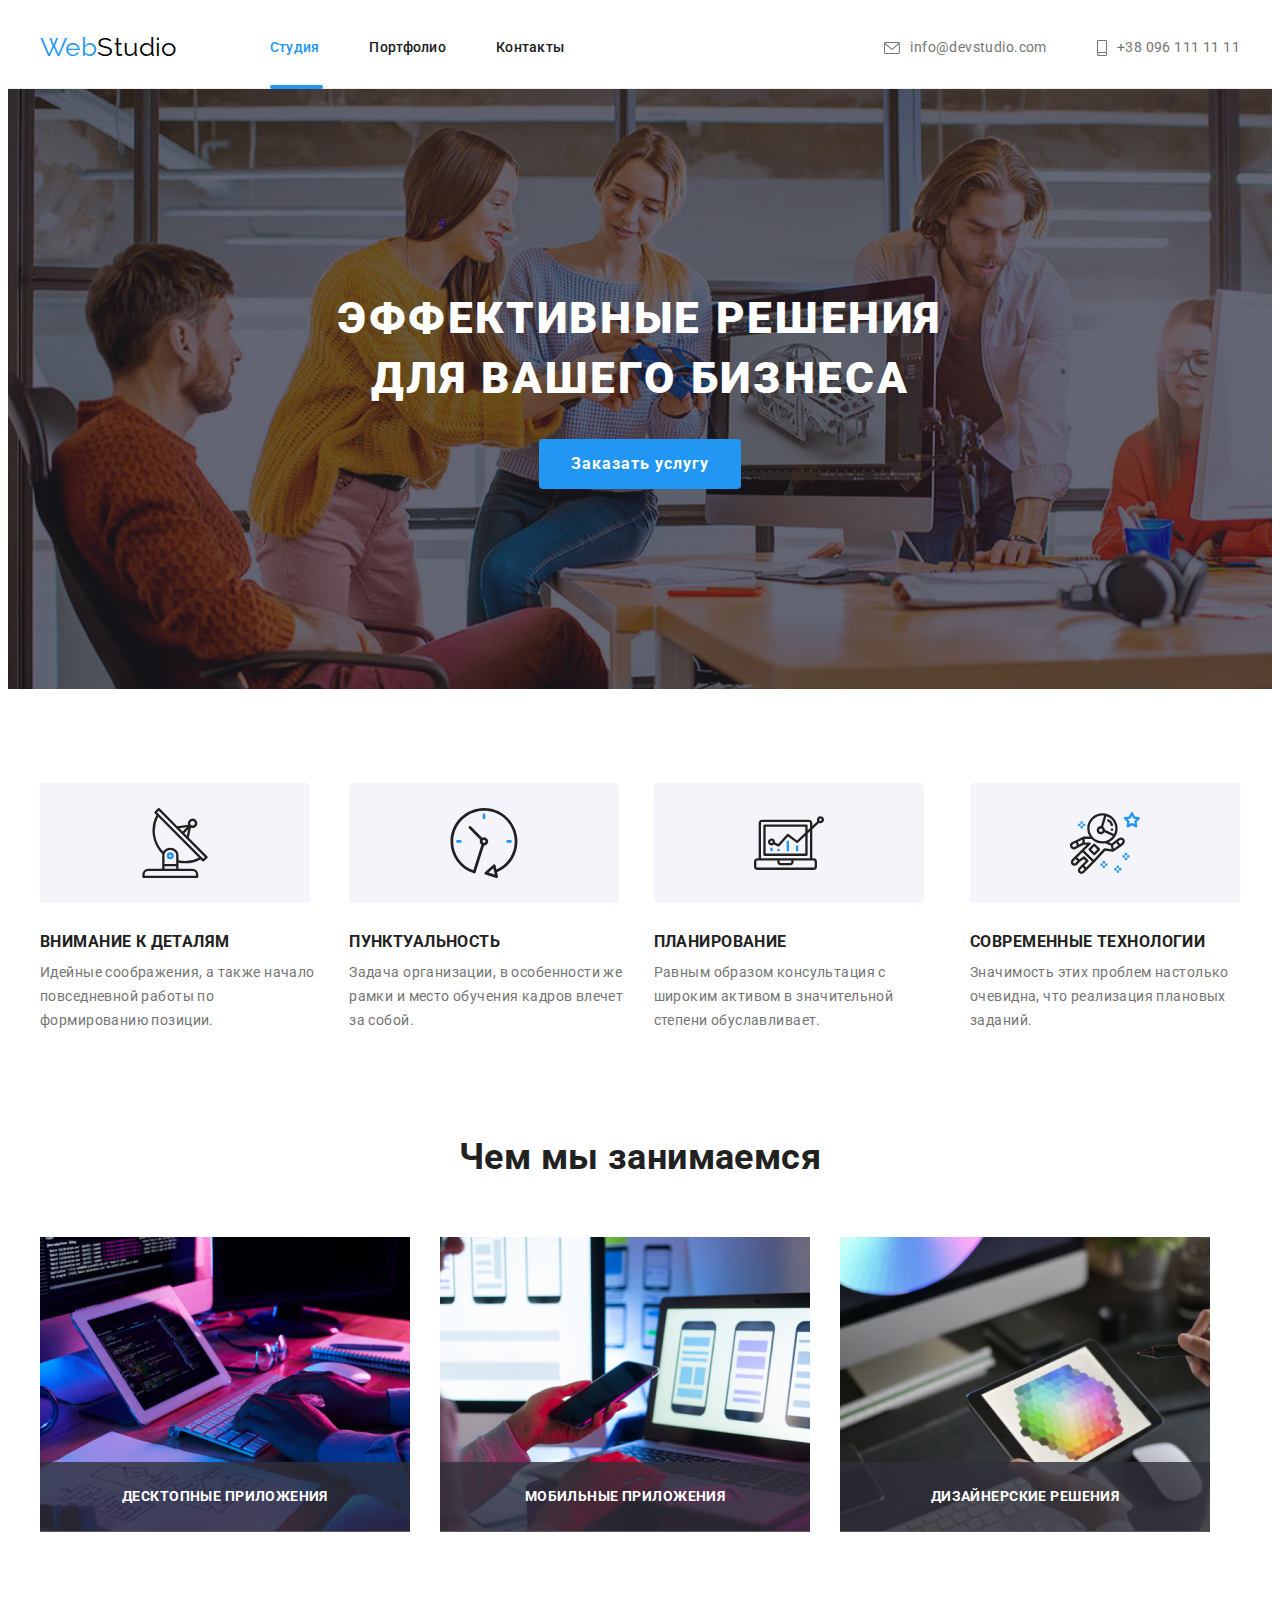
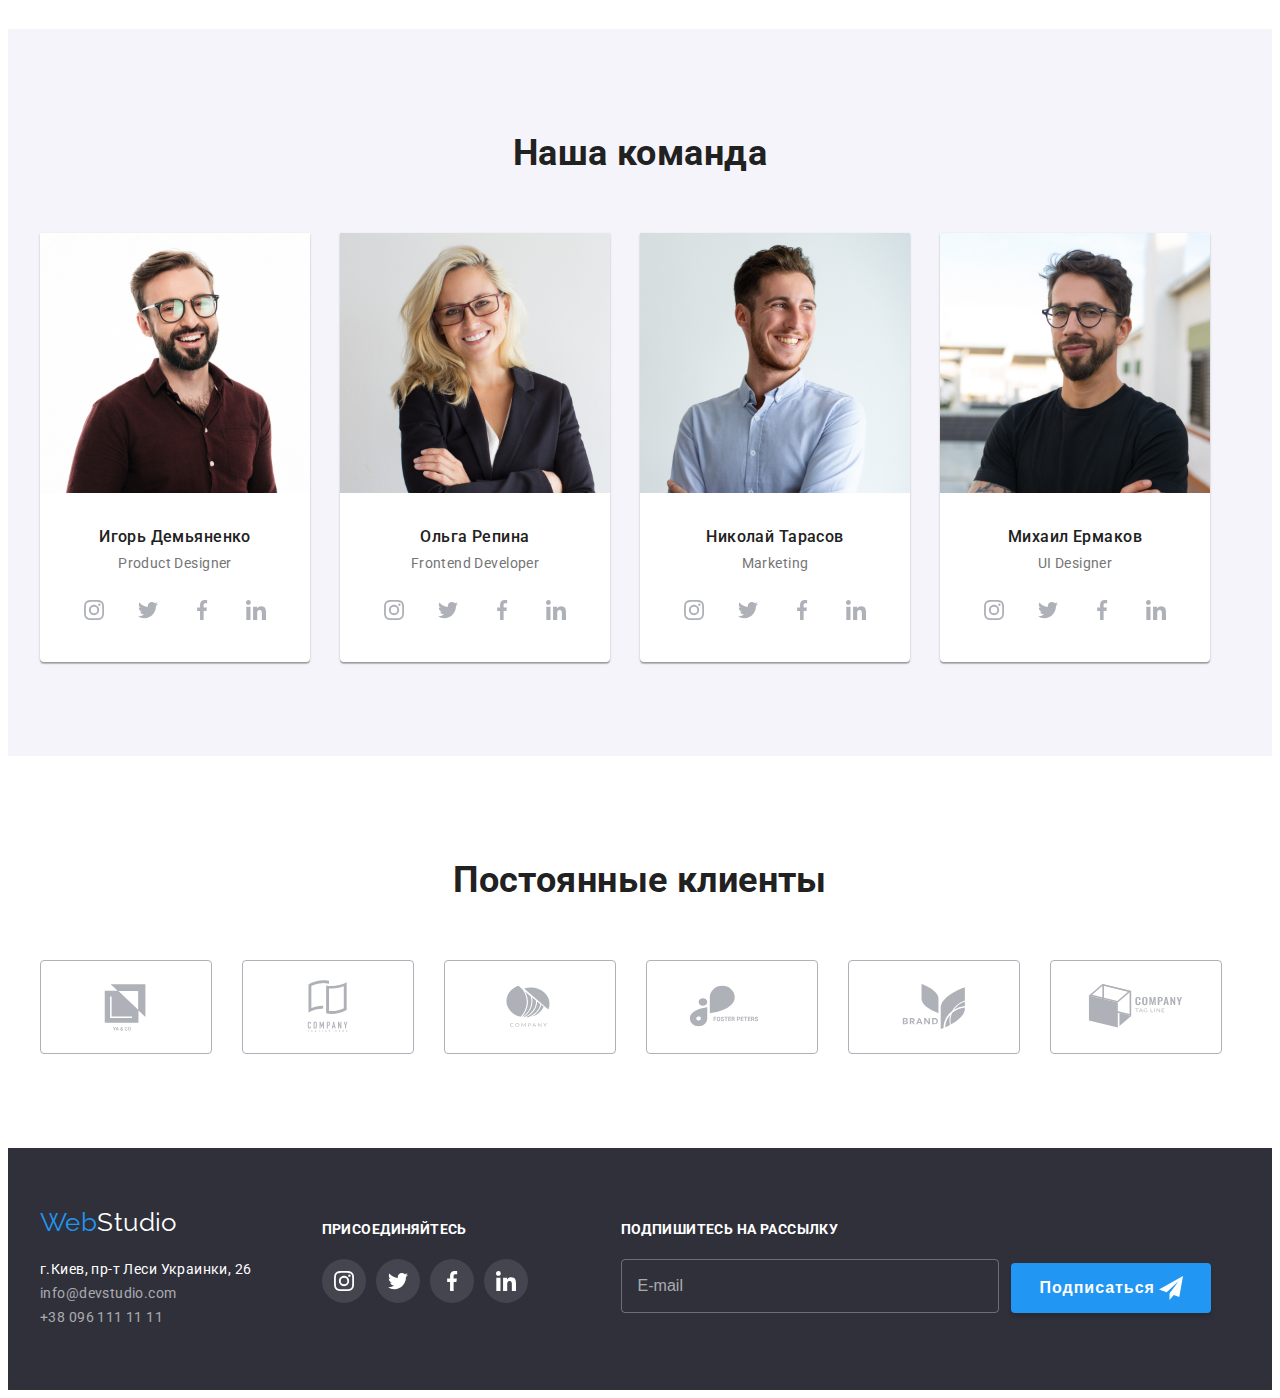
==== commit 9b3f9c35: "Правки fs12px и div-form" ====
--- a/index.html
+++ b/index.html
@@ -308,18 +308,18 @@
 
         <div class="subscribe">
           
-          <div class="subscribe-second-flex">
+          <form class="subscribe-form">
             <label class="subscribe-label">
               <p class="footer-join-text">Подпишитесь на рассылку</p>
               <input type="email" class="subscribe-input" placeholder="E-mail">
             </label>
-            <button type="button" class="subscribe-button button">
+            <button type="submit" class="subscribe-button button">
               Подписаться
               <svg class="subscribe-icon" width="24" height="24">
                 <use href="./images/icons.svg#icon-send"></use>
               </svg>
             </button>
-          </div>       
+          </form>       
         </div>
       </div>
 
--- a/css/styles.css
+++ b/css/styles.css
@@ -497,11 +497,19 @@
 .subscribe-input {
   padding-left: 16px;
 
+  font-size: 16px;
+  line-height: 1.25;
+
   width: 358px;
   height: 50px;
   border-radius: 4px;
   background-color: transparent;
   border: 1px solid rgba(255, 255, 255, 0.3);
+  color: var(--primary-white-color);
+}
+
+.subscribe-input::placeholder {
+  color: rgba(255, 255, 255, 0.6);
 }
 
 .subscribe-button {
@@ -525,7 +533,7 @@
   background-color: var(--accent-color);
 }
 
-.subscribe-second-flex {
+.subscribe-form {
   display: flex;
   align-items: flex-end;
 }
@@ -780,6 +788,7 @@
 }
 
 .label-text {
+  font-size: 12px;
   margin-bottom: 4px;
 }
 
